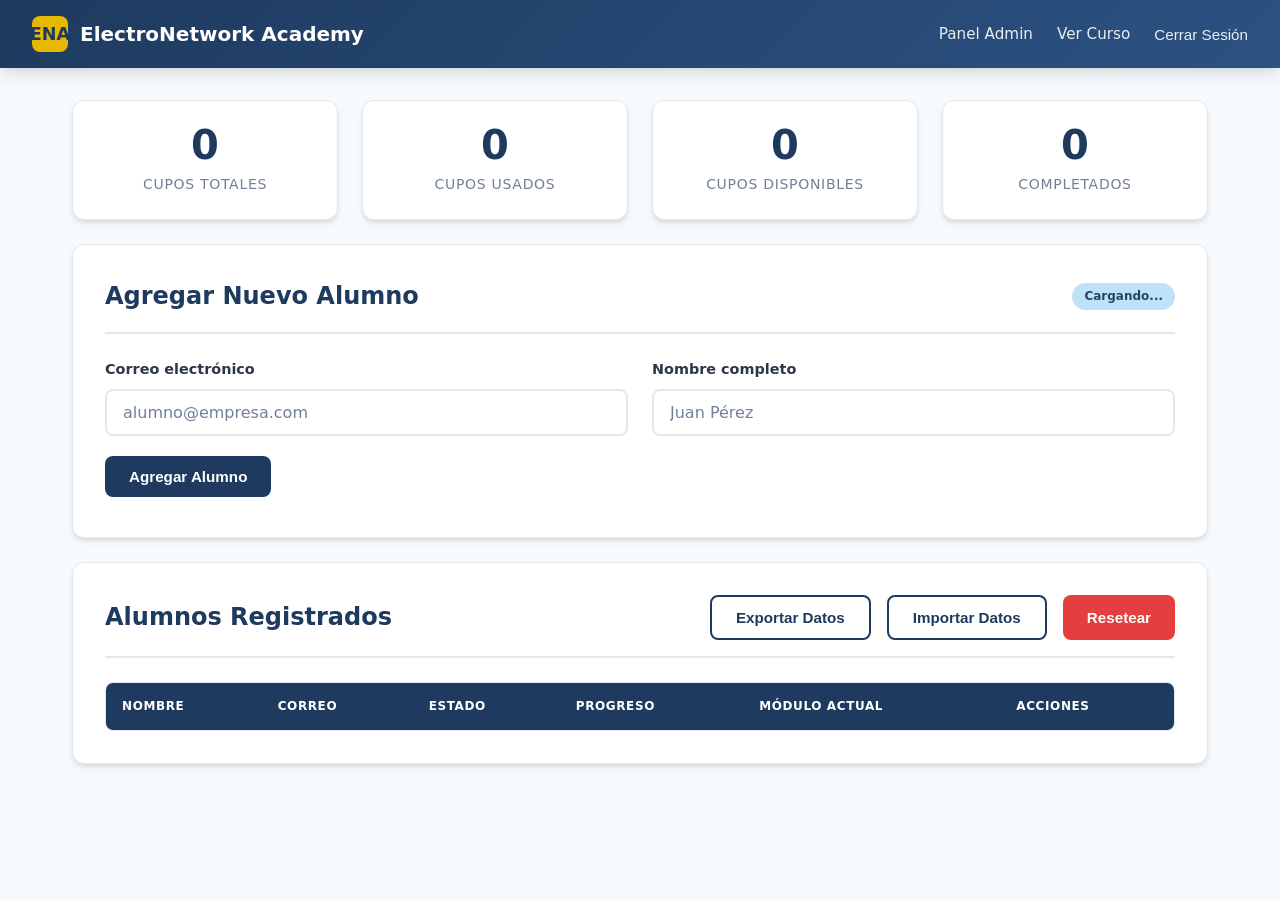
==== admin.html @ 61160088 "Add files via upload" ====
<!DOCTYPE html>
<html lang="es">
<head>
  <meta charset="UTF-8">
  <meta name="viewport" content="width=device-width, initial-scale=1.0">
  <title>Panel de Administración - ElectroNetwork Academy</title>
  <link rel="stylesheet" href="css/estilos.css">
</head>
<body>
  <header class="header">
    <div class="header-brand">
      <div class="logo-icon">ENA</div>
      <span>ElectroNetwork Academy</span>
    </div>
    <nav class="header-nav">
      <a href="admin.html">Panel Admin</a>
      <a href="curso.html">Ver Curso</a>
      <button onclick="logout()">Cerrar Sesión</button>
    </nav>
  </header>

  <div class="container">
    <!-- Stats -->
    <div class="grid grid-4 mb-3">
      <div class="stat-card">
        <div class="stat-value" id="stat-total">0</div>
        <div class="stat-label">Cupos Totales</div>
      </div>
      <div class="stat-card">
        <div class="stat-value" id="stat-usados">0</div>
        <div class="stat-label">Cupos Usados</div>
      </div>
      <div class="stat-card">
        <div class="stat-value" id="stat-disponibles">0</div>
        <div class="stat-label">Cupos Disponibles</div>
      </div>
      <div class="stat-card">
        <div class="stat-value" id="stat-completados">0</div>
        <div class="stat-label">Completados</div>
      </div>
    </div>

    <!-- Add User -->
    <div class="card">
      <div class="card-header">
        <div class="card-title">Agregar Nuevo Alumno</div>
        <span class="badge badge-info" id="badge-cupos">Cargando...</span>
      </div>
      <form onsubmit="handleAddUser(event)">
        <div class="grid grid-2">
          <div class="form-group">
            <label class="form-label">Correo electrónico</label>
            <input type="email" class="form-input" id="newEmail" placeholder="alumno@empresa.com" required>
          </div>
          <div class="form-group">
            <label class="form-label">Nombre completo</label>
            <input type="text" class="form-input" id="newName" placeholder="Juan Pérez">
          </div>
        </div>
        <button type="submit" class="btn btn-primary">Agregar Alumno</button>
        <div id="addUserMsg" class="mt-1" style="font-size: 0.9rem;"></div>
      </form>
    </div>

    <!-- Users Table -->
    <div class="card">
      <div class="card-header">
        <div class="card-title">Alumnos Registrados</div>
        <div class="flex gap-2">
          <button class="btn btn-outline" onclick="exportData()">Exportar Datos</button>
          <button class="btn btn-outline" onclick="document.getElementById('importFile').click()">Importar Datos</button>
          <input type="file" id="importFile" class="hidden" accept=".json" onchange="handleImport(event)">
          <button class="btn btn-danger" onclick="resetData()">Resetear</button>
        </div>
      </div>
      <div class="table-container">
        <table class="table">
          <thead>
            <tr>
              <th>Nombre</th>
              <th>Correo</th>
              <th>Estado</th>
              <th>Progreso</th>
              <th>Módulo Actual</th>
              <th>Acciones</th>
            </tr>
          </thead>
          <tbody id="usersTable">
            <!-- Dinámico -->
          </tbody>
        </table>
      </div>
    </div>
  </div>

  <script src="js/app.js"></script>
  <script>
    // Verificar autenticación
    const user = checkAuth('admin');
    if (!user) {
      window.location.href = 'index.html';
    }

    // Cargar datos
    function loadAdminData() {
      const data = getData();
      const company = getUserCompany();
      const currentUser = getCurrentUser();

      if (!company) return;

      // Stats
      document.getElementById('stat-total').textContent = company.licensesTotal;
      document.getElementById('stat-usados').textContent = company.licensesUsed;
      document.getElementById('stat-disponibles').textContent = company.licensesTotal - company.licensesUsed;

      const completedCount = data.moduleProgress.filter(mp => mp.completed).length;
      document.getElementById('stat-completados').textContent = completedCount;

      document.getElementById('badge-cupos').textContent = `${company.licensesUsed}/${company.licensesTotal} cupos usados`;

      // Tabla de usuarios
      const companyUsers = data.users.filter(u => u.companyId === currentUser.companyId && u.role === 'learner');
      const tbody = document.getElementById('usersTable');
      tbody.innerHTML = '';

      companyUsers.forEach(u => {
        const progress = getTotalProgressForUser(u.id);
        const statusBadge = u.status === 'active' 
          ? '<span class="badge badge-success">Activo</span>'
          : u.status === 'pending'
          ? '<span class="badge badge-warning">Pendiente</span>'
          : '<span class="badge badge-danger">Inactivo</span>';

        const row = document.createElement('tr');
        row.innerHTML = `
          <td>${u.name || '-'}</td>
          <td>${u.email}</td>
          <td>${statusBadge}</td>
          <td>
            <div class="progress-bar" style="width: 120px;">
              <div class="progress-bar-fill" style="width: ${progress}%;"></div>
            </div>
            <span style="font-size: 0.75rem; color: var(--text-light);">${progress}%</span>
          </td>
          <td>Módulo ${u.currentModule + 1}</td>
          <td>
            <button class="btn btn-danger" style="padding: 0.375rem 0.75rem; font-size: 0.8rem;" onclick="removeUser('${u.id}'); loadAdminData();">Eliminar</button>
          </td>
        `;
        tbody.appendChild(row);
      });
    }

    function getTotalProgressForUser(userId) {
      const data = getData();
      const completed = data.moduleProgress.filter(mp => mp.userId === userId && mp.completed).length;
      return Math.round((completed / 8) * 100);
    }

    function handleAddUser(e) {
      e.preventDefault();
      const email = document.getElementById('newEmail').value.trim();
      const name = document.getElementById('newName').value.trim();
      const msgDiv = document.getElementById('addUserMsg');

      const result = addUser(email, name);

      if (result.success) {
        msgDiv.innerHTML = '<span style="color: var(--success);">✓ Alumno agregado correctamente</span>';
        document.getElementById('newEmail').value = '';
        document.getElementById('newName').value = '';
        loadAdminData();
      } else {
        msgDiv.innerHTML = `<span style="color: var(--danger);">✗ ${result.message}</span>`;
      }
    }

    function handleImport(e) {
      const file = e.target.files[0];
      if (!file) return;
      const reader = new FileReader();
      reader.onload = function(event) {
        const result = importData(event.target.result);
        if (result.success) {
          alert('Datos importados correctamente');
          loadAdminData();
        } else {
          alert('Error: ' + result.message);
        }
      };
      reader.readAsText(file);
    }

    // Cargar al iniciar
    loadAdminData();
  </script>
</body>
</html>
---- css/estilos.css ----
/* ============================================
   ELECTRONETWORK ACADEMY - ESTILOS GLOBALES
   ============================================ */

:root {
  --primary: #1e3a5f;
  --primary-light: #2c5282;
  --accent: #e6b800;
  --accent-hover: #d4a700;
  --success: #38a169;
  --danger: #e53e3e;
  --warning: #dd6b20;
  --bg: #f7fafc;
  --card: #ffffff;
  --text: #2d3748;
  --text-light: #718096;
  --border: #e2e8f0;
  --shadow: 0 4px 6px -1px rgba(0,0,0,0.1), 0 2px 4px -1px rgba(0,0,0,0.06);
  --shadow-lg: 0 10px 15px -3px rgba(0,0,0,0.1), 0 4px 6px -2px rgba(0,0,0,0.05);
}

* { margin: 0; padding: 0; box-sizing: border-box; }

body {
  font-family: 'Segoe UI', system-ui, -apple-system, sans-serif;
  background: var(--bg);
  color: var(--text);
  line-height: 1.6;
  min-height: 100vh;
}

/* Header */
.header {
  background: linear-gradient(135deg, var(--primary) 0%, var(--primary-light) 100%);
  color: white;
  padding: 1rem 2rem;
  display: flex;
  justify-content: space-between;
  align-items: center;
  box-shadow: var(--shadow-lg);
  position: sticky;
  top: 0;
  z-index: 100;
}

.header-brand {
  display: flex;
  align-items: center;
  gap: 0.75rem;
  font-size: 1.25rem;
  font-weight: 700;
}

.header-brand .logo-icon {
  width: 36px;
  height: 36px;
  background: var(--accent);
  border-radius: 8px;
  display: flex;
  align-items: center;
  justify-content: center;
  color: var(--primary);
  font-weight: 900;
  font-size: 1.1rem;
}

.header-nav {
  display: flex;
  gap: 1.5rem;
  align-items: center;
}

.header-nav a, .header-nav button {
  color: rgba(255,255,255,0.9);
  text-decoration: none;
  background: none;
  border: none;
  cursor: pointer;
  font-size: 0.95rem;
  transition: color 0.2s;
}

.header-nav a:hover, .header-nav button:hover {
  color: var(--accent);
}

.header-nav .btn-primary {
  background: var(--accent);
  color: var(--primary);
  padding: 0.5rem 1.25rem;
  border-radius: 6px;
  font-weight: 600;
  transition: all 0.2s;
}

.header-nav .btn-primary:hover {
  background: var(--accent-hover);
  color: var(--primary);
}

/* Container */
.container {
  max-width: 1200px;
  margin: 0 auto;
  padding: 2rem;
}

.container-sm {
  max-width: 600px;
  margin: 0 auto;
  padding: 2rem;
}

/* Cards */
.card {
  background: var(--card);
  border-radius: 12px;
  padding: 2rem;
  box-shadow: var(--shadow);
  border: 1px solid var(--border);
  margin-bottom: 1.5rem;
}

.card-header {
  display: flex;
  justify-content: space-between;
  align-items: center;
  margin-bottom: 1.5rem;
  padding-bottom: 1rem;
  border-bottom: 2px solid var(--border);
}

.card-title {
  font-size: 1.5rem;
  font-weight: 700;
  color: var(--primary);
}

/* Buttons */
.btn {
  display: inline-flex;
  align-items: center;
  justify-content: center;
  gap: 0.5rem;
  padding: 0.75rem 1.5rem;
  border-radius: 8px;
  font-weight: 600;
  font-size: 0.95rem;
  cursor: pointer;
  border: none;
  transition: all 0.2s;
  text-decoration: none;
}

.btn-primary {
  background: var(--primary);
  color: white;
}

.btn-primary:hover {
  background: var(--primary-light);
  transform: translateY(-1px);
  box-shadow: var(--shadow);
}

.btn-accent {
  background: var(--accent);
  color: var(--primary);
}

.btn-accent:hover {
  background: var(--accent-hover);
}

.btn-success {
  background: var(--success);
  color: white;
}

.btn-danger {
  background: var(--danger);
  color: white;
}

.btn-outline {
  background: transparent;
  border: 2px solid var(--primary);
  color: var(--primary);
}

.btn-outline:hover {
  background: var(--primary);
  color: white;
}

.btn:disabled {
  opacity: 0.5;
  cursor: not-allowed;
  transform: none !important;
}

/* Forms */
.form-group {
  margin-bottom: 1.25rem;
}

.form-label {
  display: block;
  font-weight: 600;
  margin-bottom: 0.5rem;
  color: var(--text);
  font-size: 0.9rem;
}

.form-input {
  width: 100%;
  padding: 0.75rem 1rem;
  border: 2px solid var(--border);
  border-radius: 8px;
  font-size: 1rem;
  transition: border-color 0.2s, box-shadow 0.2s;
  font-family: inherit;
}

.form-input:focus {
  outline: none;
  border-color: var(--primary);
  box-shadow: 0 0 0 3px rgba(30,58,95,0.1);
}

.form-input::placeholder {
  color: var(--text-light);
}

/* Tables */
.table-container {
  overflow-x: auto;
  border-radius: 8px;
  border: 1px solid var(--border);
}

.table {
  width: 100%;
  border-collapse: collapse;
  font-size: 0.9rem;
}

.table th {
  background: var(--primary);
  color: white;
  padding: 0.875rem 1rem;
  text-align: left;
  font-weight: 600;
  text-transform: uppercase;
  font-size: 0.75rem;
  letter-spacing: 0.05em;
}

.table td {
  padding: 0.875rem 1rem;
  border-bottom: 1px solid var(--border);
}

.table tr:hover td {
  background: #f8fafc;
}

.table tr:last-child td {
  border-bottom: none;
}

/* Badges */
.badge {
  display: inline-flex;
  align-items: center;
  padding: 0.25rem 0.75rem;
  border-radius: 9999px;
  font-size: 0.75rem;
  font-weight: 600;
}

.badge-success { background: #c6f6d5; color: #22543d; }
.badge-warning { background: #feebc8; color: #744210; }
.badge-danger { background: #fed7d7; color: #742a2a; }
.badge-info { background: #bee3f8; color: #2a4365; }
.badge-primary { background: #e2e8f0; color: var(--primary); }

/* Progress */
.progress-bar {
  width: 100%;
  height: 8px;
  background: var(--border);
  border-radius: 9999px;
  overflow: hidden;
}

.progress-bar-fill {
  height: 100%;
  background: linear-gradient(90deg, var(--primary), var(--primary-light));
  border-radius: 9999px;
  transition: width 0.5s ease;
}

/* Alerts */
.alert {
  padding: 1rem 1.25rem;
  border-radius: 8px;
  margin-bottom: 1rem;
  display: flex;
  align-items: center;
  gap: 0.75rem;
}

.alert-success { background: #c6f6d5; color: #22543d; border-left: 4px solid var(--success); }
.alert-danger { background: #fed7d7; color: #742a2a; border-left: 4px solid var(--danger); }
.alert-warning { background: #feebc8; color: #744210; border-left: 4px solid var(--warning); }
.alert-info { background: #bee3f8; color: #2a4365; border-left: 4px solid #3182ce; }

/* Grid */
.grid { display: grid; gap: 1.5rem; }
.grid-2 { grid-template-columns: repeat(2, 1fr); }
.grid-3 { grid-template-columns: repeat(3, 1fr); }
.grid-4 { grid-template-columns: repeat(4, 1fr); }

@media (max-width: 768px) {
  .grid-2, .grid-3, .grid-4 { grid-template-columns: 1fr; }
  .header { flex-direction: column; gap: 1rem; padding: 1rem; }
  .container { padding: 1rem; }
}

/* Stats */
.stat-card {
  background: var(--card);
  border-radius: 12px;
  padding: 1.5rem;
  box-shadow: var(--shadow);
  text-align: center;
  border: 1px solid var(--border);
}

.stat-value {
  font-size: 2.5rem;
  font-weight: 800;
  color: var(--primary);
  line-height: 1;
}

.stat-label {
  font-size: 0.875rem;
  color: var(--text-light);
  margin-top: 0.5rem;
  text-transform: uppercase;
  letter-spacing: 0.05em;
}

/* Login Page */
.login-page {
  min-height: 100vh;
  display: flex;
  align-items: center;
  justify-content: center;
  background: linear-gradient(135deg, var(--primary) 0%, #0f1f33 100%);
  padding: 2rem;
}

.login-box {
  background: var(--card);
  border-radius: 16px;
  padding: 2.5rem;
  width: 100%;
  max-width: 420px;
  box-shadow: var(--shadow-lg);
}

.login-logo {
  text-align: center;
  margin-bottom: 2rem;
}

.login-logo .logo-icon {
  width: 64px;
  height: 64px;
  background: var(--accent);
  border-radius: 16px;
  display: inline-flex;
  align-items: center;
  justify-content: center;
  color: var(--primary);
  font-weight: 900;
  font-size: 2rem;
  margin-bottom: 1rem;
}

.login-logo h1 {
  color: var(--primary);
  font-size: 1.5rem;
  font-weight: 700;
}

.login-logo p {
  color: var(--text-light);
  font-size: 0.875rem;
  margin-top: 0.25rem;
}

.login-tabs {
  display: flex;
  gap: 0.5rem;
  margin-bottom: 1.5rem;
  background: var(--bg);
  padding: 0.25rem;
  border-radius: 8px;
}

.login-tab {
  flex: 1;
  padding: 0.625rem;
  text-align: center;
  border-radius: 6px;
  border: none;
  background: transparent;
  cursor: pointer;
  font-weight: 600;
  color: var(--text-light);
  transition: all 0.2s;
}

.login-tab.active {
  background: white;
  color: var(--primary);
  box-shadow: var(--shadow);
}

/* Module Cards (Course) */
.module-card {
  background: var(--card);
  border-radius: 12px;
  padding: 1.5rem;
  box-shadow: var(--shadow);
  border: 2px solid var(--border);
  transition: all 0.2s;
  cursor: pointer;
}

.module-card:hover {
  border-color: var(--primary);
  transform: translateY(-2px);
  box-shadow: var(--shadow-lg);
}

.module-card.locked {
  opacity: 0.6;
  cursor: not-allowed;
}

.module-card.locked:hover {
  transform: none;
  border-color: var(--border);
}

.module-number {
  width: 40px;
  height: 40px;
  background: var(--primary);
  color: white;
  border-radius: 10px;
  display: flex;
  align-items: center;
  justify-content: center;
  font-weight: 700;
  font-size: 1.1rem;
  margin-bottom: 1rem;
}

.module-card.completed .module-number {
  background: var(--success);
}

.module-title {
  font-size: 1.1rem;
  font-weight: 700;
  color: var(--primary);
  margin-bottom: 0.5rem;
}

.module-desc {
  font-size: 0.875rem;
  color: var(--text-light);
  margin-bottom: 1rem;
}

.module-meta {
  display: flex;
  justify-content: space-between;
  align-items: center;
  font-size: 0.8rem;
  color: var(--text-light);
}

/* Microcase */
.microcase-container {
  background: var(--card);
  border-radius: 12px;
  padding: 2rem;
  box-shadow: var(--shadow);
  margin-bottom: 1.5rem;
}

.microcase-scenario {
  background: #edf2f7;
  border-left: 4px solid var(--primary);
  padding: 1.25rem;
  border-radius: 0 8px 8px 0;
  margin-bottom: 1.5rem;
  font-style: italic;
}

.microcase-scenario strong {
  color: var(--primary);
  font-style: normal;
  display: block;
  margin-bottom: 0.5rem;
}

.microcase-options {
  display: flex;
  flex-direction: column;
  gap: 0.75rem;
  margin-bottom: 1.5rem;
}

.microcase-option {
  padding: 1rem 1.25rem;
  border: 2px solid var(--border);
  border-radius: 8px;
  cursor: pointer;
  transition: all 0.2s;
  background: white;
  text-align: left;
  font-size: 0.95rem;
}

.microcase-option:hover {
  border-color: var(--primary);
  background: #f7fafc;
}

.microcase-option.selected-correct {
  border-color: var(--success);
  background: #f0fff4;
}

.microcase-option.selected-wrong {
  border-color: var(--danger);
  background: #fff5f5;
}

.microcase-option.disabled {
  cursor: default;
  opacity: 0.7;
}

.microcase-feedback {
  padding: 1.25rem;
  border-radius: 8px;
  margin-bottom: 1rem;
  display: none;
}

.microcase-feedback.show {
  display: block;
}

.microcase-feedback.correct {
  background: #c6f6d5;
  color: #22543d;
  border-left: 4px solid var(--success);
}

.microcase-feedback.wrong {
  background: #fed7d7;
  color: #742a2a;
  border-left: 4px solid var(--danger);
}

.microcase-reference {
  font-size: 0.8rem;
  color: var(--text-light);
  margin-top: 0.75rem;
  padding-top: 0.75rem;
  border-top: 1px dashed var(--border);
}

/* Quiz */
.quiz-question {
  background: var(--card);
  border-radius: 12px;
  padding: 1.5rem;
  box-shadow: var(--shadow);
  margin-bottom: 1rem;
  border: 2px solid var(--border);
}

.quiz-question-number {
  display: inline-block;
  background: var(--primary);
  color: white;
  width: 28px;
  height: 28px;
  border-radius: 50%;
  text-align: center;
  line-height: 28px;
  font-weight: 700;
  font-size: 0.8rem;
  margin-right: 0.5rem;
}

.quiz-question-text {
  font-weight: 600;
  margin-bottom: 1rem;
  display: inline;
}

.quiz-options {
  display: flex;
  flex-direction: column;
  gap: 0.5rem;
}

.quiz-option {
  padding: 0.75rem 1rem;
  border: 2px solid var(--border);
  border-radius: 8px;
  cursor: pointer;
  transition: all 0.2s;
  background: white;
}

.quiz-option:hover {
  border-color: var(--primary);
}

.quiz-option.selected {
  border-color: var(--primary);
  background: #ebf8ff;
}

/* Certificate */
.certificate-page {
  background: white;
  min-height: 100vh;
  padding: 2rem;
}

.certificate-container {
  max-width: 900px;
  margin: 0 auto;
  border: 8px solid var(--primary);
  padding: 3rem;
  text-align: center;
  background: white;
  position: relative;
}

.certificate-container::before {
  content: '';
  position: absolute;
  top: 10px; left: 10px; right: 10px; bottom: 10px;
  border: 2px solid var(--accent);
  pointer-events: none;
}

.certificate-logo {
  font-size: 1.5rem;
  font-weight: 800;
  color: var(--primary);
  margin-bottom: 1rem;
}

.certificate-title {
  font-size: 2.5rem;
  font-weight: 700;
  color: var(--primary);
  margin: 1.5rem 0;
  text-transform: uppercase;
  letter-spacing: 0.1em;
}

.certificate-subtitle {
  font-size: 1.1rem;
  color: var(--text-light);
  margin-bottom: 2rem;
}

.certificate-name {
  font-size: 2rem;
  font-weight: 700;
  color: var(--primary);
  margin: 1.5rem 0;
  border-bottom: 2px solid var(--accent);
  display: inline-block;
  padding: 0 2rem 0.5rem;
}

.certificate-course {
  font-size: 1.25rem;
  font-weight: 600;
  color: var(--text);
  margin: 1.5rem 0;
}

.certificate-date {
  font-size: 1rem;
  color: var(--text-light);
  margin-top: 2rem;
}

.certificate-footer {
  display: flex;
  justify-content: space-around;
  margin-top: 3rem;
  padding-top: 2rem;
  border-top: 1px solid var(--border);
}

.certificate-signature {
  text-align: center;
}

.certificate-signature-line {
  border-top: 1px solid var(--text);
  width: 200px;
  margin: 0 auto 0.5rem;
  padding-top: 0.5rem;
}

/* Timer */
.timer {
  position: fixed;
  top: 80px;
  right: 20px;
  background: var(--card);
  padding: 0.75rem 1.25rem;
  border-radius: 8px;
  box-shadow: var(--shadow-lg);
  border: 2px solid var(--accent);
  font-weight: 700;
  color: var(--primary);
  z-index: 99;
  display: flex;
  align-items: center;
  gap: 0.5rem;
}

.timer.warning {
  border-color: var(--danger);
  color: var(--danger);
  animation: pulse 1s infinite;
}

@keyframes pulse {
  0%, 100% { opacity: 1; }
  50% { opacity: 0.7; }
}

/* Modal */
.modal-overlay {
  position: fixed;
  inset: 0;
  background: rgba(0,0,0,0.5);
  display: flex;
  align-items: center;
  justify-content: center;
  z-index: 1000;
  padding: 2rem;
}

.modal-content {
  background: white;
  border-radius: 16px;
  padding: 2rem;
  max-width: 500px;
  width: 100%;
  box-shadow: var(--shadow-lg);
}

.modal-title {
  font-size: 1.25rem;
  font-weight: 700;
  color: var(--primary);
  margin-bottom: 1rem;
}

.modal-actions {
  display: flex;
  gap: 1rem;
  justify-content: flex-end;
  margin-top: 1.5rem;
}

/* Utility */
.text-center { text-align: center; }
.mt-1 { margin-top: 0.5rem; }
.mt-2 { margin-top: 1rem; }
.mt-3 { margin-top: 1.5rem; }
.mb-1 { margin-bottom: 0.5rem; }
.mb-2 { margin-bottom: 1rem; }
.mb-3 { margin-bottom: 1.5rem; }
.hidden { display: none !important; }
.flex { display: flex; }
.items-center { align-items: center; }
.justify-between { justify-content: space-between; }
.gap-2 { gap: 1rem; }
.w-full { width: 100%; }

/* Print styles for certificate */
@media print {
  .header, .timer, .no-print { display: none !important; }
  .certificate-page { padding: 0; }
  .certificate-container { border: 4px solid var(--primary); box-shadow: none; }
  body { background: white; }
}
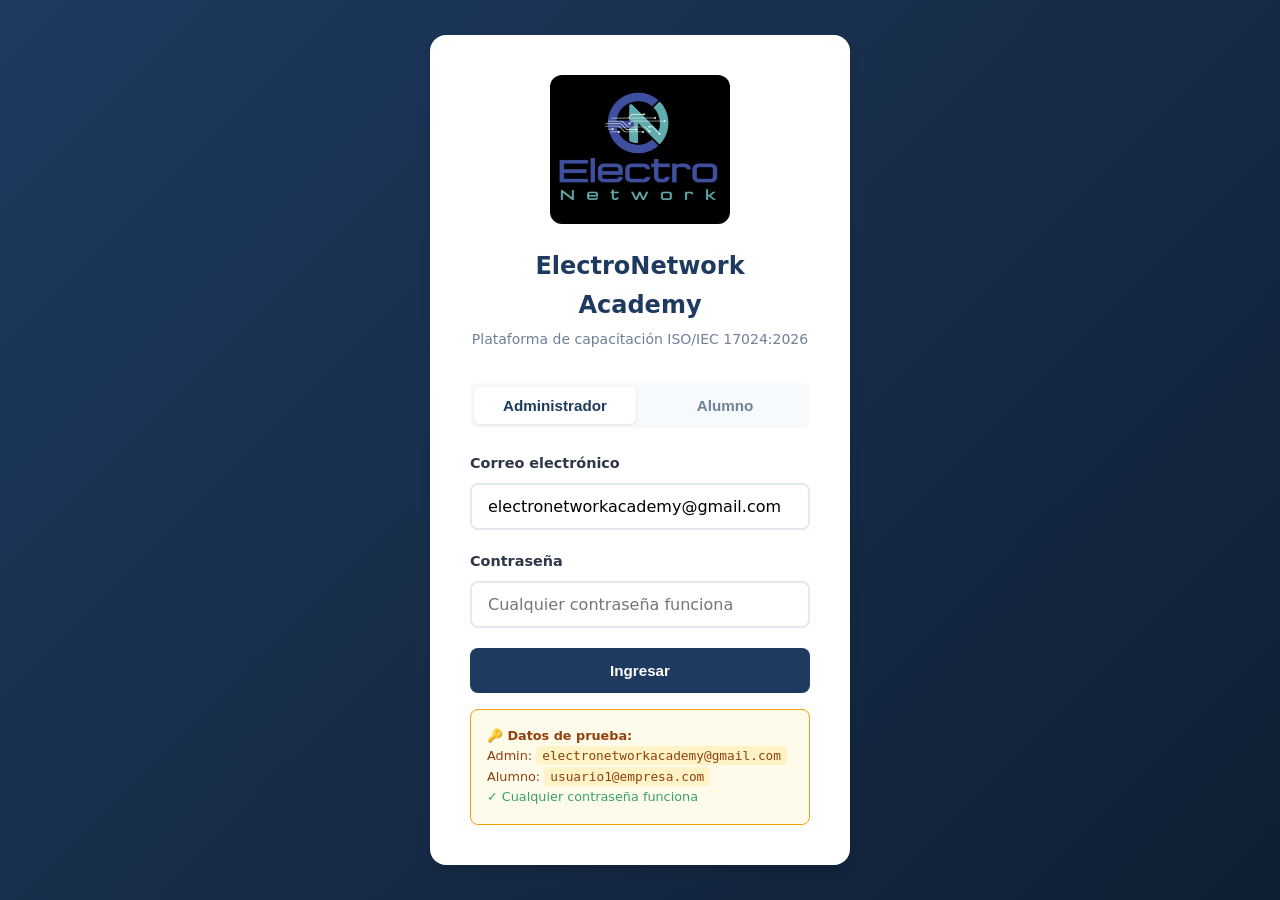
==== commit 689ee770: "Add files via upload" ====
--- a/admin.html
+++ b/admin.html
@@ -9,7 +9,7 @@
 <body>
   <header class="header">
     <div class="header-brand">
-      <div class="logo-icon">ENA</div>
+      <img src="assets/logo.jpg" alt="ENA" class="logo-img">
       <span>ElectroNetwork Academy</span>
     </div>
     <nav class="header-nav">
--- a/css/estilos.css
+++ b/css/estilos.css
@@ -51,17 +51,10 @@
   font-weight: 700;
 }
 
-.header-brand .logo-icon {
-  width: 36px;
+.header-brand .logo-img {
   height: 36px;
-  background: var(--accent);
-  border-radius: 8px;
-  display: flex;
-  align-items: center;
-  justify-content: center;
-  color: var(--primary);
-  font-weight: 900;
-  font-size: 1.1rem;
+  width: auto;
+  border-radius: 6px;
 }
 
 .header-nav {
